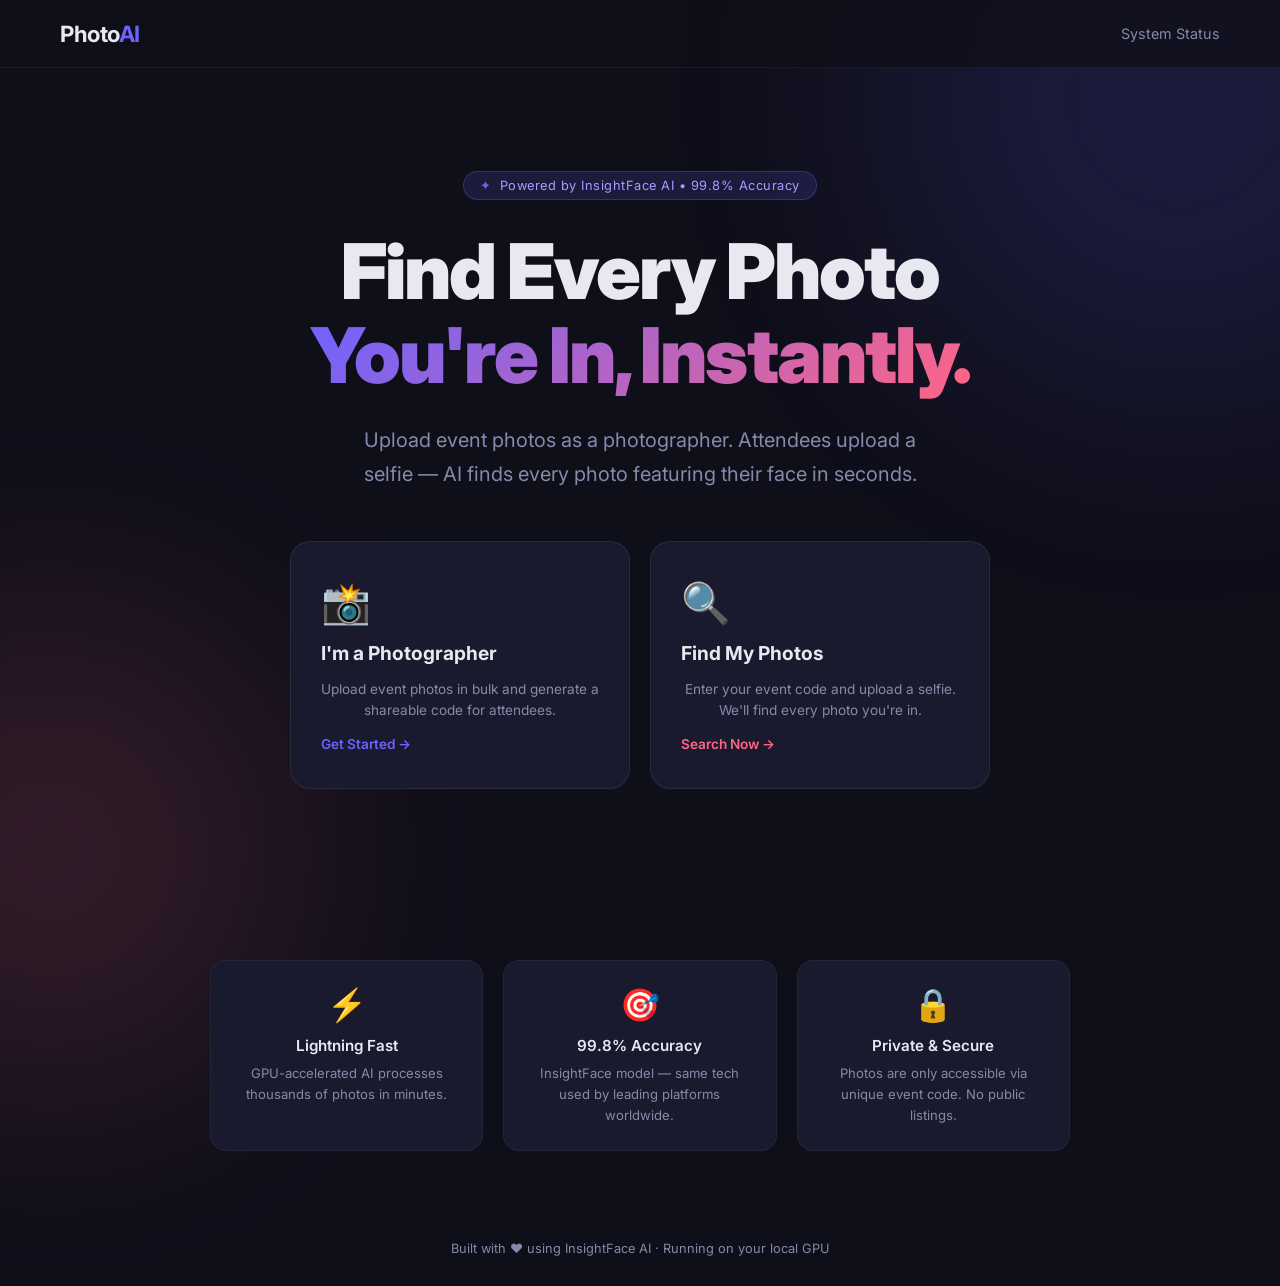
==== static/index.html @ b7670d43 "initial commit: AI Photo Sharing standalone project" ====
<!DOCTYPE html>
<html lang="en">

<head>
    <meta charset="UTF-8">
    <meta name="viewport" content="width=device-width, initial-scale=1.0">
    <title>AI Photo Sharing | Find Your Event Photos Instantly</title>
    <link href="https://fonts.googleapis.com/css2?family=Inter:wght@300;400;600;700;900&display=swap" rel="stylesheet">
    <style>
        *,
        *::before,
        *::after {
            margin: 0;
            padding: 0;
            box-sizing: border-box;
        }

        :root {
            --primary: #6C63FF;
            --accent: #FF6584;
            --dark: #0F0F1A;
            --card: #1A1A2E;
            --text: #E8E8F0;
            --muted: #8888AA;
        }

        body {
            font-family: 'Inter', sans-serif;
            background: var(--dark);
            color: var(--text);
            min-height: 100vh;
            overflow-x: hidden;
        }

        /* ─── Background Orbs ─── */
        .bg-orb {
            position: fixed;
            border-radius: 50%;
            filter: blur(120px);
            opacity: 0.15;
            pointer-events: none;
            z-index: 0;
        }

        .orb-1 {
            width: 600px;
            height: 600px;
            background: var(--primary);
            top: -200px;
            right: -200px;
        }

        .orb-2 {
            width: 500px;
            height: 500px;
            background: var(--accent);
            bottom: -200px;
            left: -200px;
        }

        /* ─── Nav ─── */
        nav {
            position: fixed;
            top: 0;
            left: 0;
            right: 0;
            z-index: 100;
            padding: 20px 60px;
            display: flex;
            align-items: center;
            justify-content: space-between;
            background: rgba(15, 15, 26, 0.8);
            backdrop-filter: blur(20px);
            border-bottom: 1px solid rgba(255, 255, 255, 0.05);
        }

        .logo {
            font-size: 1.4rem;
            font-weight: 700;
            letter-spacing: -0.5px;
        }

        .logo span {
            color: var(--primary);
        }

        nav a {
            color: var(--muted);
            text-decoration: none;
            font-size: 0.9rem;
            transition: color 0.2s;
        }

        nav a:hover {
            color: var(--text);
        }

        /* ─── Hero ─── */
        .hero {
            position: relative;
            z-index: 1;
            min-height: 100vh;
            display: flex;
            flex-direction: column;
            align-items: center;
            justify-content: center;
            text-align: center;
            padding: 120px 20px 60px;
        }

        .badge {
            display: inline-flex;
            align-items: center;
            gap: 8px;
            background: rgba(108, 99, 255, 0.15);
            border: 1px solid rgba(108, 99, 255, 0.3);
            border-radius: 100px;
            padding: 6px 16px;
            font-size: 0.8rem;
            color: #A89CFF;
            margin-bottom: 30px;
            letter-spacing: 0.5px;
        }

        .badge::before {
            content: '✦';
            color: var(--primary);
        }

        h1 {
            font-size: clamp(2.5rem, 6vw, 5rem);
            font-weight: 900;
            line-height: 1.1;
            letter-spacing: -2px;
            margin-bottom: 24px;
        }

        h1 .gradient {
            background: linear-gradient(135deg, var(--primary), var(--accent));
            -webkit-background-clip: text;
            -webkit-text-fill-color: transparent;
        }

        .subtitle {
            font-size: clamp(1rem, 2vw, 1.25rem);
            color: var(--muted);
            max-width: 600px;
            line-height: 1.7;
            margin-bottom: 50px;
        }

        /* ─── CTA Cards ─── */
        .cta-grid {
            display: grid;
            grid-template-columns: 1fr 1fr;
            gap: 20px;
            max-width: 700px;
            width: 100%;
        }

        @media (max-width: 540px) {
            .cta-grid {
                grid-template-columns: 1fr;
            }
        }

        .cta-card {
            background: var(--card);
            border: 1px solid rgba(255, 255, 255, 0.07);
            border-radius: 20px;
            padding: 36px 30px;
            text-decoration: none;
            color: var(--text);
            transition: transform 0.3s, border-color 0.3s, box-shadow 0.3s;
            display: flex;
            flex-direction: column;
            align-items: flex-start;
            gap: 14px;
            cursor: pointer;
            position: relative;
            overflow: hidden;
        }

        .cta-card::after {
            content: '';
            position: absolute;
            inset: 0;
            background: linear-gradient(135deg, transparent, rgba(108, 99, 255, 0.05));
            opacity: 0;
            transition: opacity 0.3s;
        }

        .cta-card:hover {
            transform: translateY(-6px);
            border-color: var(--primary);
            box-shadow: 0 20px 60px rgba(108, 99, 255, 0.2);
        }

        .cta-card:hover::after {
            opacity: 1;
        }

        .cta-card.accent:hover {
            border-color: var(--accent);
            box-shadow: 0 20px 60px rgba(255, 101, 132, 0.2);
        }

        .card-icon {
            font-size: 2.5rem;
        }

        .card-title {
            font-size: 1.2rem;
            font-weight: 700;
        }

        .card-desc {
            font-size: 0.85rem;
            color: var(--muted);
            line-height: 1.6;
        }

        .card-arrow {
            margin-top: auto;
            display: flex;
            align-items: center;
            gap: 6px;
            font-size: 0.85rem;
            font-weight: 600;
            color: var(--primary);
        }

        .cta-card.accent .card-arrow {
            color: var(--accent);
        }

        /* ─── Features ─── */
        .features {
            position: relative;
            z-index: 1;
            display: grid;
            grid-template-columns: repeat(3, 1fr);
            gap: 20px;
            max-width: 900px;
            margin: 60px auto;
            padding: 0 20px;
        }

        @media (max-width: 700px) {
            .features {
                grid-template-columns: 1fr;
            }
        }

        .feature {
            background: var(--card);
            border: 1px solid rgba(255, 255, 255, 0.05);
            border-radius: 16px;
            padding: 24px;
            text-align: center;
        }

        .feature-icon {
            font-size: 2rem;
            margin-bottom: 12px;
        }

        .feature-title {
            font-size: 0.95rem;
            font-weight: 600;
            margin-bottom: 8px;
        }

        .feature-text {
            font-size: 0.82rem;
            color: var(--muted);
            line-height: 1.6;
        }

        footer {
            text-align: center;
            color: var(--muted);
            font-size: 0.8rem;
            padding: 30px;
            position: relative;
            z-index: 1;
        }
    </style>
</head>

<body>
    <div class="bg-orb orb-1"></div>
    <div class="bg-orb orb-2"></div>

    <nav>
        <div class="logo">Photo<span>AI</span></div>
        <a href="/api/health">System Status</a>
    </nav>

    <section class="hero">
        <div class="badge">Powered by InsightFace AI • 99.8% Accuracy</div>

        <h1>
            Find Every Photo <br>
            <span class="gradient">You're In, Instantly.</span>
        </h1>

        <p class="subtitle">
            Upload event photos as a photographer. Attendees upload a selfie — AI finds every photo featuring their face
            in seconds.
        </p>

        <div class="cta-grid">
            <a href="/photographer" class="cta-card">
                <div class="card-icon">📸</div>
                <div class="card-title">I'm a Photographer</div>
                <div class="card-desc">Upload event photos in bulk and generate a shareable code for attendees.</div>
                <div class="card-arrow">Get Started →</div>
            </a>

            <a href="/user" class="cta-card accent">
                <div class="card-icon">🔍</div>
                <div class="card-title">Find My Photos</div>
                <div class="card-desc">Enter your event code and upload a selfie. We'll find every photo you're in.
                </div>
                <div class="card-arrow">Search Now →</div>
            </a>
        </div>
    </section>

    <section class="features">
        <div class="feature">
            <div class="feature-icon">⚡</div>
            <div class="feature-title">Lightning Fast</div>
            <div class="feature-text">GPU-accelerated AI processes thousands of photos in minutes.</div>
        </div>
        <div class="feature">
            <div class="feature-icon">🎯</div>
            <div class="feature-title">99.8% Accuracy</div>
            <div class="feature-text">InsightFace model — same tech used by leading platforms worldwide.</div>
        </div>
        <div class="feature">
            <div class="feature-icon">🔒</div>
            <div class="feature-title">Private & Secure</div>
            <div class="feature-text">Photos are only accessible via unique event code. No public listings.</div>
        </div>
    </section>

    <footer>Built with ❤️ using InsightFace AI · Running on your local GPU</footer>
</body>

</html>
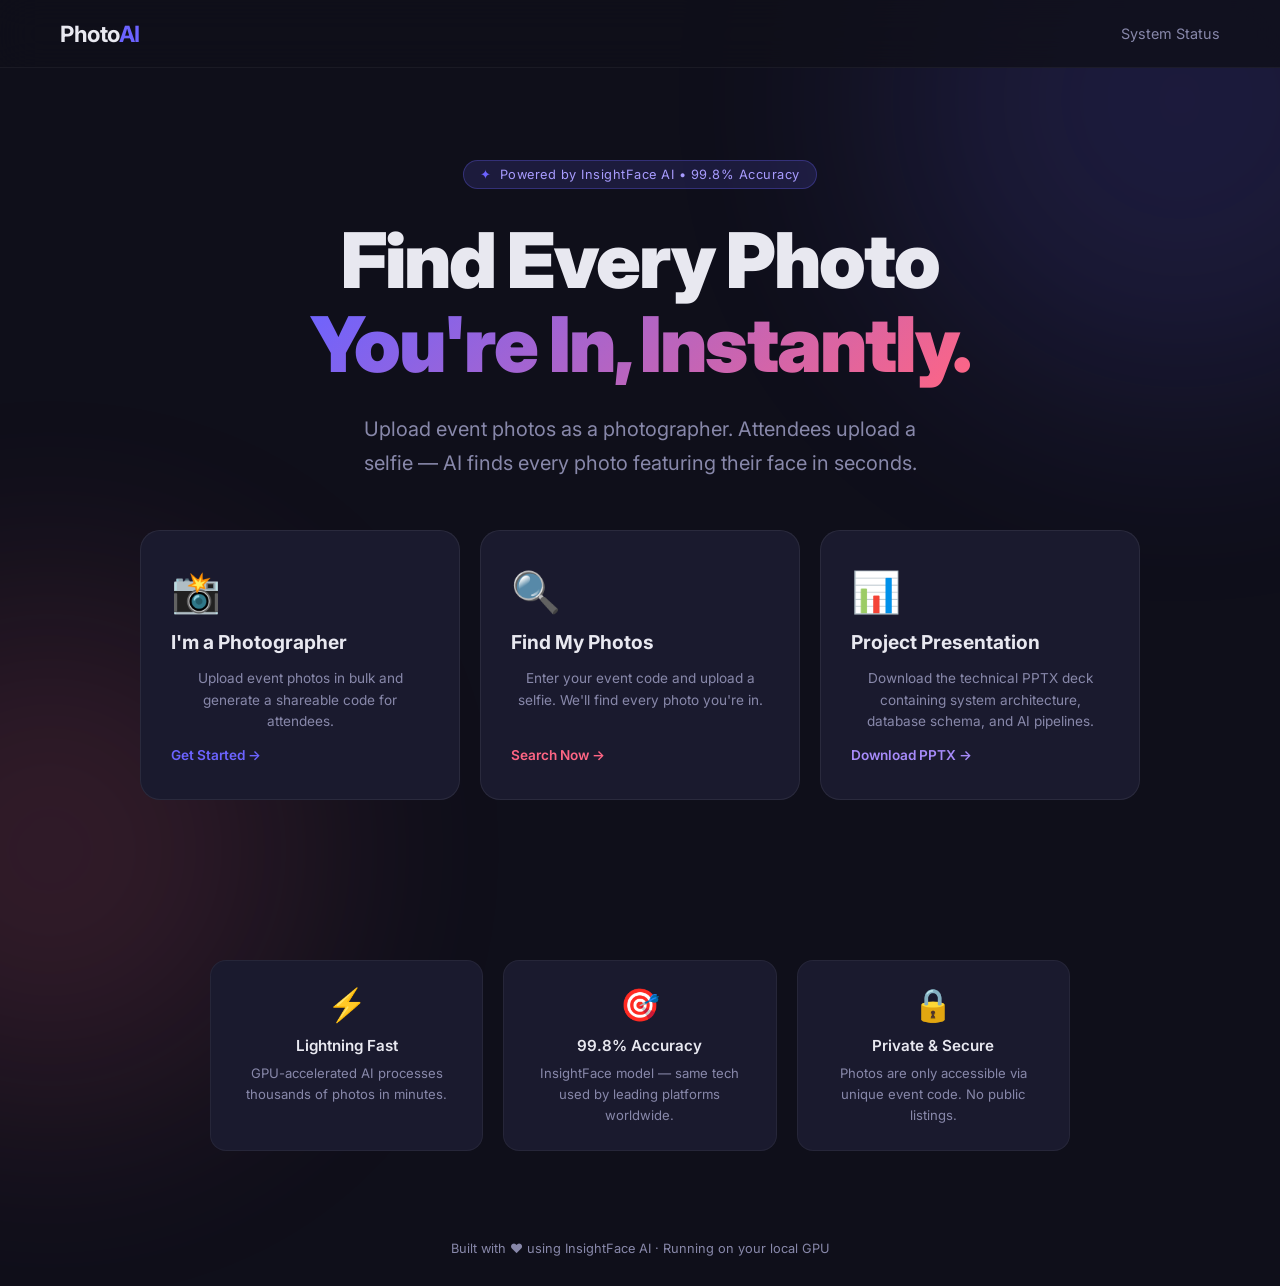
==== commit d44eda03: "feat: Add download project presentation to landing page" ====
--- a/static/index.html
+++ b/static/index.html
@@ -152,16 +152,10 @@
         /* ─── CTA Cards ─── */
         .cta-grid {
             display: grid;
-            grid-template-columns: 1fr 1fr;
+            grid-template-columns: repeat(auto-fit, minmax(280px, 1fr));
             gap: 20px;
-            max-width: 700px;
+            max-width: 1000px;
             width: 100%;
-        }
-
-        @media (max-width: 540px) {
-            .cta-grid {
-                grid-template-columns: 1fr;
-            }
         }
 
         .cta-card {
@@ -205,6 +199,11 @@
             box-shadow: 0 20px 60px rgba(255, 101, 132, 0.2);
         }
 
+        .cta-card.presentation:hover {
+            border-color: #A78BFA;
+            box-shadow: 0 20px 60px rgba(167, 139, 250, 0.2);
+        }
+
         .card-icon {
             font-size: 2.5rem;
         }
@@ -232,6 +231,10 @@
 
         .cta-card.accent .card-arrow {
             color: var(--accent);
+        }
+
+        .cta-card.presentation .card-arrow {
+            color: #A78BFA;
         }
 
         /* ─── Features ─── */
@@ -321,9 +324,15 @@
             <a href="/user" class="cta-card accent">
                 <div class="card-icon">🔍</div>
                 <div class="card-title">Find My Photos</div>
-                <div class="card-desc">Enter your event code and upload a selfie. We'll find every photo you're in.
-                </div>
+                <div class="card-desc">Enter your event code and upload a selfie. We'll find every photo you're in.</div>
                 <div class="card-arrow">Search Now →</div>
+            </a>
+
+            <a href="/api/download-presentation" class="cta-card presentation" download>
+                <div class="card-icon">📊</div>
+                <div class="card-title">Project Presentation</div>
+                <div class="card-desc">Download the technical PPTX deck containing system architecture, database schema, and AI pipelines.</div>
+                <div class="card-arrow">Download PPTX →</div>
             </a>
         </div>
     </section>
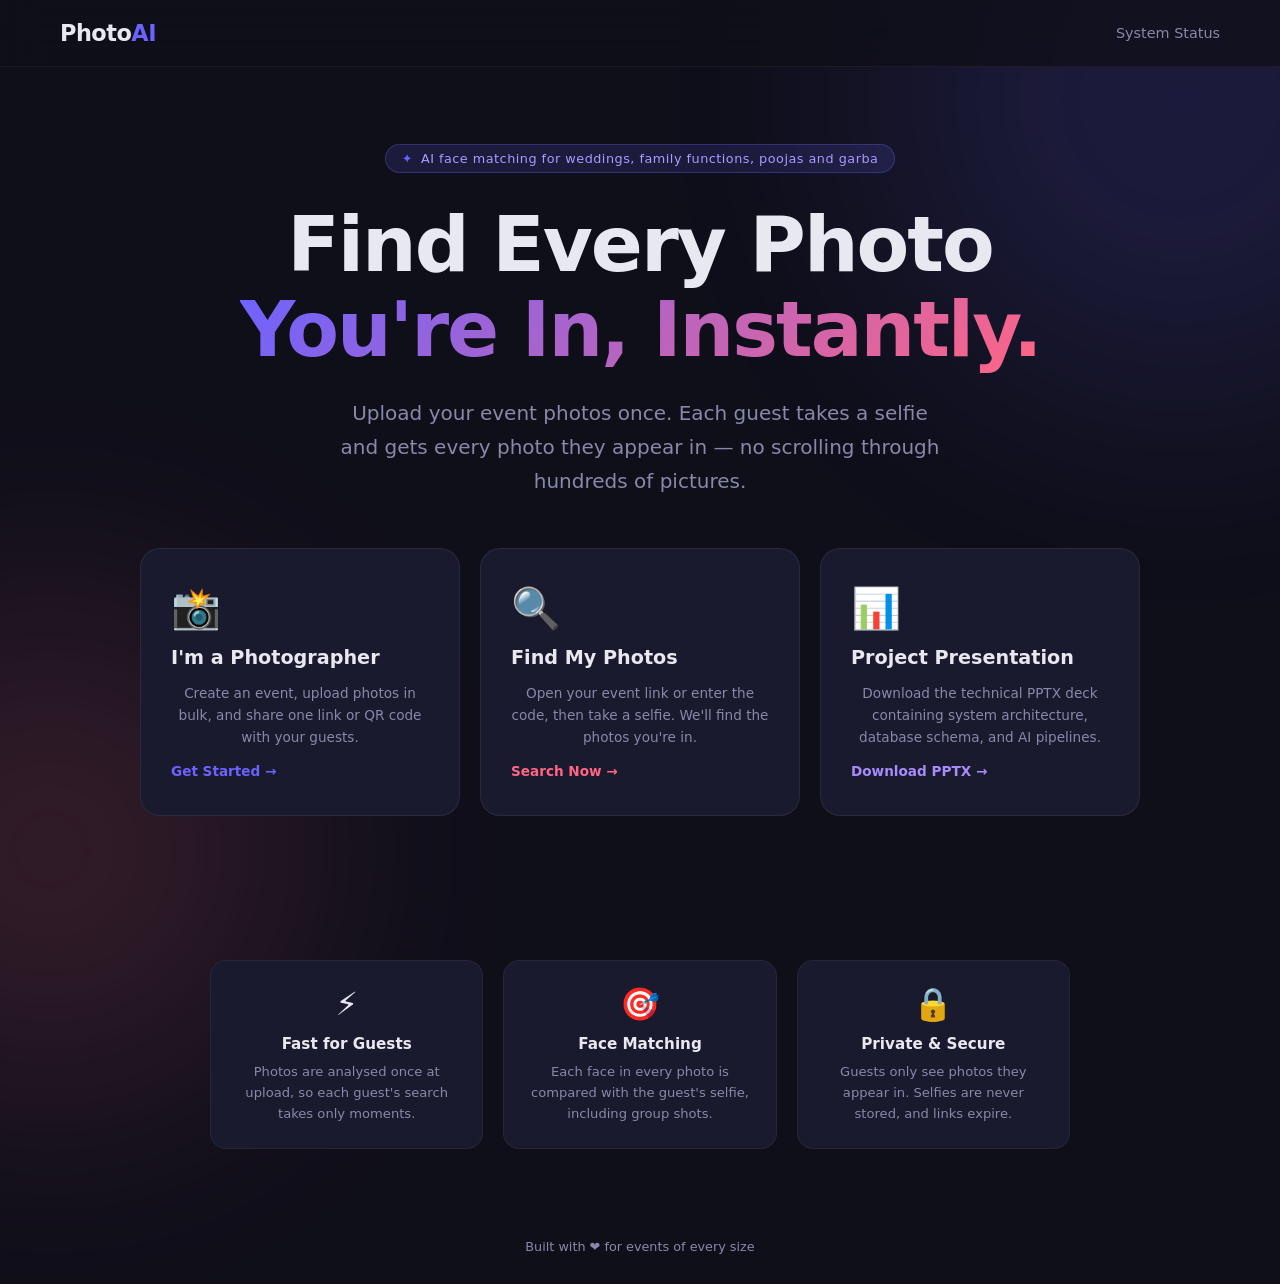
==== commit e9772003: "Update the pages for keys, consent and sharing; drop third-party scripts - Host page: event type, on" ====
--- a/static/index.html
+++ b/static/index.html
@@ -5,7 +5,6 @@
     <meta charset="UTF-8">
     <meta name="viewport" content="width=device-width, initial-scale=1.0">
     <title>AI Photo Sharing | Find Your Event Photos Instantly</title>
-    <link href="https://fonts.googleapis.com/css2?family=Inter:wght@300;400;600;700;900&display=swap" rel="stylesheet">
     <style>
         *,
         *::before,
@@ -289,7 +288,9 @@
             z-index: 1;
         }
     </style>
+    <link rel="stylesheet" href="/static/css/shared.css">
 </head>
+
 
 <body>
     <div class="bg-orb orb-1"></div>
@@ -301,7 +302,7 @@
     </nav>
 
     <section class="hero">
-        <div class="badge">Powered by InsightFace AI • 99.8% Accuracy</div>
+        <div class="badge">AI face matching for weddings, family functions, poojas and garba</div>
 
         <h1>
             Find Every Photo <br>
@@ -309,22 +310,22 @@
         </h1>
 
         <p class="subtitle">
-            Upload event photos as a photographer. Attendees upload a selfie — AI finds every photo featuring their face
-            in seconds.
+            Upload your event photos once. Each guest takes a selfie and gets every photo they appear in — no scrolling
+            through hundreds of pictures.
         </p>
 
         <div class="cta-grid">
             <a href="/photographer" class="cta-card">
                 <div class="card-icon">📸</div>
                 <div class="card-title">I'm a Photographer</div>
-                <div class="card-desc">Upload event photos in bulk and generate a shareable code for attendees.</div>
+                <div class="card-desc">Create an event, upload photos in bulk, and share one link or QR code with your guests.</div>
                 <div class="card-arrow">Get Started →</div>
             </a>
 
             <a href="/user" class="cta-card accent">
                 <div class="card-icon">🔍</div>
                 <div class="card-title">Find My Photos</div>
-                <div class="card-desc">Enter your event code and upload a selfie. We'll find every photo you're in.</div>
+                <div class="card-desc">Open your event link or enter the code, then take a selfie. We'll find the photos you're in.</div>
                 <div class="card-arrow">Search Now →</div>
             </a>
 
@@ -340,22 +341,22 @@
     <section class="features">
         <div class="feature">
             <div class="feature-icon">⚡</div>
-            <div class="feature-title">Lightning Fast</div>
-            <div class="feature-text">GPU-accelerated AI processes thousands of photos in minutes.</div>
+            <div class="feature-title">Fast for Guests</div>
+            <div class="feature-text">Photos are analysed once at upload, so each guest's search takes only moments.</div>
         </div>
         <div class="feature">
             <div class="feature-icon">🎯</div>
-            <div class="feature-title">99.8% Accuracy</div>
-            <div class="feature-text">InsightFace model — same tech used by leading platforms worldwide.</div>
+            <div class="feature-title">Face Matching</div>
+            <div class="feature-text">Each face in every photo is compared with the guest's selfie, including group shots.</div>
         </div>
         <div class="feature">
             <div class="feature-icon">🔒</div>
             <div class="feature-title">Private & Secure</div>
-            <div class="feature-text">Photos are only accessible via unique event code. No public listings.</div>
+            <div class="feature-text">Guests only see photos they appear in. Selfies are never stored, and links expire.</div>
         </div>
     </section>
 
-    <footer>Built with ❤️ using InsightFace AI · Running on your local GPU</footer>
+    <footer>Built with ❤️ for events of every size</footer>
 </body>
 
 </html>
--- a/static/css/shared.css
+++ b/static/css/shared.css
@@ -0,0 +1,217 @@
+/* Shared by all pages. Loaded after each page's own <style>, so these rules win. */
+
+/* System fonts: nothing to download on a slow venue network, and no third-party request. */
+body {
+    font-family: Inter, system-ui, -apple-system, 'Segoe UI', Roboto, 'Noto Sans', sans-serif;
+}
+
+.hidden {
+    display: none !important;
+}
+
+select,
+input[type=password] {
+    width: 100%;
+    padding: 12px 16px;
+    background: rgba(255, 255, 255, 0.05);
+    border: 1px solid rgba(255, 255, 255, 0.1);
+    border-radius: 10px;
+    color: var(--text);
+    font-family: inherit;
+    font-size: 0.95rem;
+    outline: none;
+}
+
+select option {
+    background: var(--card);
+    color: var(--text);
+}
+
+.tabs {
+    display: flex;
+    margin-bottom: 24px;
+    background: rgba(255, 255, 255, 0.05);
+    border-radius: 10px;
+    padding: 4px;
+}
+
+.tab {
+    flex: 1;
+    padding: 10px;
+    border: none;
+    border-radius: 8px;
+    background: transparent;
+    color: var(--muted);
+    cursor: pointer;
+    font-weight: 600;
+    font-family: inherit;
+    transition: all 0.2s;
+}
+
+.tab.active {
+    background: var(--primary);
+    color: white;
+}
+
+.btn-secondary,
+.btn-danger {
+    display: inline-block;
+    padding: 10px 18px;
+    border-radius: 10px;
+    border: 1px solid rgba(255, 255, 255, 0.15);
+    background: rgba(255, 255, 255, 0.06);
+    color: var(--text);
+    font-family: inherit;
+    font-size: 0.9rem;
+    font-weight: 600;
+    cursor: pointer;
+    text-decoration: none;
+}
+
+.btn-secondary:hover {
+    background: rgba(255, 255, 255, 0.12);
+}
+
+.btn-danger {
+    border-color: rgba(255, 101, 132, 0.5);
+    color: var(--accent);
+}
+
+.btn-danger:hover {
+    background: rgba(255, 101, 132, 0.12);
+}
+
+.btn-whatsapp {
+    background: #1faa59;
+    border-color: #1faa59;
+    color: white;
+}
+
+.button-row {
+    display: flex;
+    flex-wrap: wrap;
+    gap: 10px;
+    margin-top: 14px;
+}
+
+.section-title {
+    font-size: 1rem;
+    font-weight: 700;
+    margin-bottom: 6px;
+}
+
+.hint {
+    font-size: 0.82rem;
+    color: var(--muted);
+    line-height: 1.5;
+}
+
+.notice {
+    padding: 12px 16px;
+    border-radius: 10px;
+    background: rgba(255, 193, 7, 0.1);
+    border: 1px solid rgba(255, 193, 7, 0.35);
+    color: #ffd666;
+    font-size: 0.85rem;
+    line-height: 1.5;
+    margin-bottom: 16px;
+}
+
+.secret-row {
+    display: flex;
+    gap: 8px;
+    align-items: center;
+    margin: 8px 0 16px;
+}
+
+.secret-value {
+    flex: 1;
+    min-width: 0;
+    padding: 10px 12px;
+    border-radius: 8px;
+    background: rgba(0, 0, 0, 0.35);
+    border: 1px solid rgba(255, 255, 255, 0.08);
+    font-family: ui-monospace, 'Cascadia Mono', Consolas, monospace;
+    font-size: 0.8rem;
+    overflow-wrap: anywhere;
+    user-select: all;
+}
+
+.qr-box {
+    display: inline-block;
+    padding: 12px;
+    background: white;
+    border-radius: 12px;
+    margin: 16px auto 4px;
+    line-height: 0;
+}
+
+.qr-box img,
+.qr-box svg {
+    width: 200px;
+    height: 200px;
+}
+
+.summary-list {
+    margin-top: 14px;
+    font-size: 0.88rem;
+    line-height: 1.7;
+}
+
+.failed-list {
+    margin-top: 8px;
+    max-height: 180px;
+    overflow-y: auto;
+    padding: 10px 14px;
+    border-radius: 8px;
+    background: rgba(255, 101, 132, 0.08);
+    border: 1px solid rgba(255, 101, 132, 0.25);
+    font-size: 0.8rem;
+    line-height: 1.6;
+}
+
+.consent {
+    display: flex;
+    gap: 10px;
+    align-items: flex-start;
+    margin: 16px 0;
+    padding: 14px 16px;
+    border-radius: 12px;
+    background: rgba(255, 255, 255, 0.04);
+    border: 1px solid rgba(255, 255, 255, 0.08);
+    font-size: 0.85rem;
+    line-height: 1.5;
+    text-align: left;
+    cursor: pointer;
+}
+
+.consent input {
+    width: 18px;
+    height: 18px;
+    margin-top: 2px;
+    flex-shrink: 0;
+    accent-color: var(--primary);
+}
+
+.results-section-title {
+    margin: 32px 0 12px;
+    font-size: 1.05rem;
+    font-weight: 700;
+}
+
+.photo-thumb-missing {
+    display: flex;
+    align-items: center;
+    justify-content: center;
+    aspect-ratio: 1;
+    background: rgba(255, 255, 255, 0.04);
+    color: var(--muted);
+    font-size: 0.8rem;
+}
+
+.footer-actions {
+    margin-top: 32px;
+    padding-top: 20px;
+    border-top: 1px solid rgba(255, 255, 255, 0.06);
+    text-align: center;
+}
